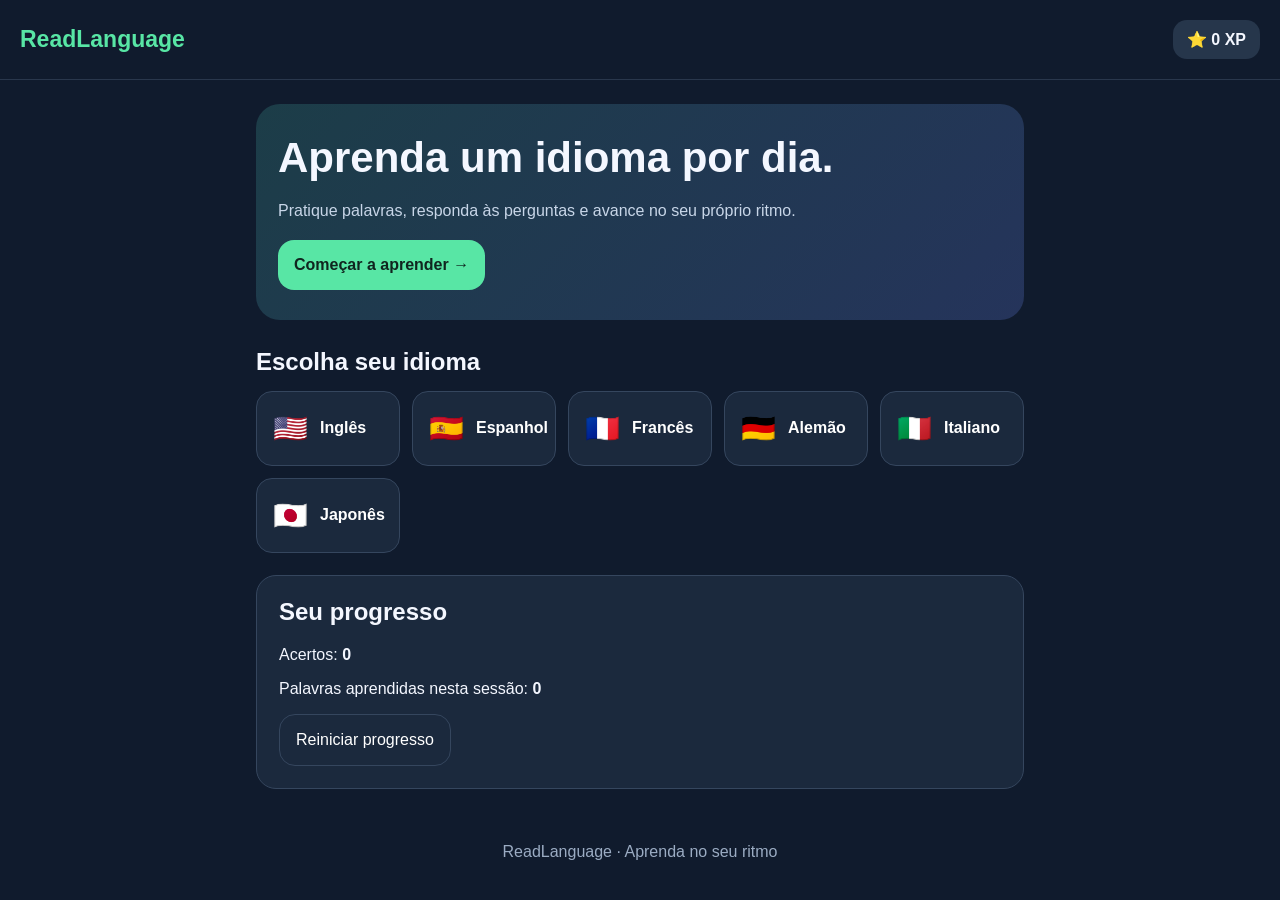
==== Index.html @ 0cfeacd2 "Create Index.html" ====
<!DOCTYPE html>
<html lang="pt-BR">
<head>
  <meta charset="UTF-8">
  <meta name="viewport" content="width=device-width, initial-scale=1.0">
  <meta name="theme-color" content="#101b2d">
  <meta name="description" content="ReadLanguage — aprenda idiomas de forma interativa.">
  <title>ReadLanguage</title>

  <style>
    * {
      box-sizing: border-box;
    }

    body {
      margin: 0;
      min-height: 100vh;
      background: #101b2d;
      color: #f4f7ff;
      font-family: Arial, sans-serif;
    }

    header {
      padding: 20px;
      display: flex;
      justify-content: space-between;
      align-items: center;
      border-bottom: 1px solid #29374c;
    }

    .logo {
      font-size: 23px;
      font-weight: 800;
      color: #58e6a5;
    }

    .xp {
      background: #26364b;
      padding: 10px 14px;
      border-radius: 14px;
      font-weight: bold;
    }

    main {
      max-width: 800px;
      padding: 24px 16px;
      margin: auto;
    }

    .hero {
      padding: 30px 22px;
      border-radius: 24px;
      background: linear-gradient(135deg, #1c3d48, #25345b);
      margin-bottom: 25px;
    }

    .hero h1 {
      font-size: clamp(28px, 7vw, 42px);
      margin: 0 0 12px;
    }

    .hero p {
      color: #c8d6e8;
      line-height: 1.6;
    }

    .section-title {
      margin: 28px 0 15px;
    }

    .languages {
      display: grid;
      grid-template-columns: repeat(auto-fit, minmax(140px, 1fr));
      gap: 12px;
    }

    button, .button {
      font: inherit;
      cursor: pointer;
      border: 1px solid #35465e;
      border-radius: 16px;
      padding: 16px;
      background: #1b293d;
      color: white;
      text-align: left;
    }

    button:hover {
      border-color: #58e6a5;
    }

    .language {
      display: flex;
      align-items: center;
      gap: 12px;
      min-height: 75px;
      font-weight: bold;
    }

    .flag {
      font-size: 28px;
    }

    .primary {
      background: #58e6a5;
      color: #10251f;
      border: none;
      font-weight: bold;
      text-align: center;
    }

    .lesson {
      margin-top: 22px;
      padding: 22px;
      background: #1b293d;
      border: 1px solid #35465e;
      border-radius: 20px;
    }

    .lesson h2 {
      margin-top: 0;
    }

    .question {
      font-size: 24px;
      font-weight: bold;
      margin: 24px 0;
    }

    .answers {
      display: grid;
      gap: 10px;
    }

    .answer {
      width: 100%;
    }

    .answer.correct {
      background: #174b3c;
      border-color: #58e6a5;
    }

    .answer.wrong {
      background: #512d39;
      border-color: #ff8495;
    }

    .feedback {
      min-height: 26px;
      margin: 16px 0;
      font-weight: bold;
    }

    .progress {
      height: 8px;
      background: #35465e;
      border-radius: 99px;
      overflow: hidden;
      margin: 16px 0;
    }

    .progress-bar {
      width: 0;
      height: 100%;
      background: #58e6a5;
      transition: width .3s;
    }

    .hidden {
      display: none;
    }

    footer {
      text-align: center;
      color: #9bacc3;
      padding: 30px 16px;
    }

    @media (prefers-reduced-motion: reduce) {
      *, *::before, *::after {
        scroll-behavior: auto !important;
        transition: none !important;
      }
    }
  </style>
</head>

<body>
  <header>
    <div class="logo">ReadLanguage</div>
    <div class="xp">⭐ <span id="xp">0</span> XP</div>
  </header>

  <main>
    <section class="hero">
      <h1>Aprenda um idioma por dia.</h1>
      <p>
        Pratique palavras, responda às perguntas e avance
        no seu próprio ritmo.
      </p>
      <button class="primary" id="startButton">
        Começar a aprender →
      </button>
    </section>

    <h2 class="section-title">Escolha seu idioma</h2>

    <section class="languages" id="languages">
      <button class="language" data-language="en">
        <span class="flag">🇺🇸</span> Inglês
      </button>
      <button class="language" data-language="es">
        <span class="flag">🇪🇸</span> Espanhol
      </button>
      <button class="language" data-language="fr">
        <span class="flag">🇫🇷</span> Francês
      </button>
      <button class="language" data-language="de">
        <span class="flag">🇩🇪</span> Alemão
      </button>
      <button class="language" data-language="it">
        <span class="flag">🇮🇹</span> Italiano
      </button>
      <button class="language" data-language="ja">
        <span class="flag">🇯🇵</span> Japonês
      </button>
    </section>

    <section class="lesson hidden" id="lesson">
      <div id="lessonLanguage">Curso de inglês</div>
      <div class="progress">
        <div class="progress-bar" id="progressBar"></div>
      </div>

      <h2>Traduza a palavra</h2>
      <div class="question" id="question">Hello</div>
      <div class="answers" id="answers"></div>
      <div class="feedback" id="feedback" aria-live="polite"></div>

      <button class="primary hidden" id="nextButton">
        Próxima pergunta →
      </button>
      <button id="exitButton">Voltar aos idiomas</button>
    </section>

    <section class="lesson">
      <h2>Seu progresso</h2>
      <p>Acertos: <strong id="correctCount">0</strong></p>
      <p>Palavras aprendidas nesta sessão: <strong id="learnedCount">0</strong></p>
      <button id="resetButton">Reiniciar progresso</button>
    </section>
  </main>

  <footer>
    ReadLanguage · Aprenda no seu ritmo
  </footer>

  <script src="animation.js"></script>

  <script>
    const courses = {
      en: {
        name: "Inglês",
        questions: [
          { word: "Hello", correct: "Olá", options: ["Olá", "Adeus", "Obrigado", "Por favor"] },
          { word: "Water", correct: "Água", options: ["Leite", "Água", "Pão", "Casa"] },
          { word: "Thank you", correct: "Obrigado(a)", options: ["Desculpe", "Bom dia", "Obrigado(a)", "Boa noite"] },
          { word: "Book", correct: "Livro", options: ["Caneta", "Mesa", "Livro", "Janela"] },
          { word: "Good morning", correct: "Bom dia", options: ["Boa noite", "Bom dia", "Até logo", "Por favor"] }
        ]
      },
      es: {
        name: "Espanhol",
        questions: [
          { word: "Hola", correct: "Olá", options: ["Adeus", "Olá", "Obrigado", "Água"] },
          { word: "Agua", correct: "Água", options: ["Casa", "Livro", "Água", "Pão"] },
          { word: "Gracias", correct: "Obrigado(a)", options: ["Obrigado(a)", "Desculpe", "Olá", "Sim"] },
          { word: "Libro", correct: "Livro", options: ["Livro", "Mesa", "Janela", "Cadeira"] },
          { word: "Buenos días", correct: "Bom dia", options: ["Boa noite", "Até logo", "Bom dia", "Por favor"] }
        ]
      },
      fr: {
        name: "Francês",
        questions: [
          { word: "Bonjour", correct: "Bom dia", options: ["Obrigado", "Adeus", "Bom dia", "Água"] },
          { word: "Eau", correct: "Água", options: ["Água", "Pão", "Casa", "Livro"] },
          { word: "Merci", correct: "Obrigado(a)", options: ["Olá", "Obrigado(a)", "Desculpe", "Sim"] },
          { word: "Livre", correct: "Livro", options: ["Mesa", "Livro", "Janela", "Cadeira"] },
          { word: "Au revoir", correct: "Adeus", options: ["Bom dia", "Obrigado", "Adeus", "Por favor"] }
        ]
      },
      de: {
        name: "Alemão",
        questions: [
          { word: "Hallo", correct: "Olá", options: ["Adeus", "Olá", "Água", "Livro"] },
          { word: "Wasser", correct: "Água", options: ["Água", "Pão", "Casa", "Mesa"] },
          { word: "Danke", correct: "Obrigado(a)", options: ["Bom dia", "Obrigado(a)", "Até logo", "Desculpe"] },
          { word: "Buch", correct: "Livro", options: ["Caneta", "Cadeira", "Livro", "Janela"] },
          { word: "Tschüss", correct: "Tchau", options: ["Bom dia", "Tchau", "Obrigado", "Água"] }
        ]
      },
      it: {
        name: "Italiano",
        questions: [
          { word: "Ciao", correct: "Olá", options: ["Obrigado", "Olá", "Água", "Livro"] },
          { word: "Acqua", correct: "Água", options: ["Casa", "Água", "Pão", "Mesa"] },
          { word: "Grazie", correct: "Obrigado(a)", options: ["Adeus", "Olá", "Obrigado(a)", "Desculpe"] },
          { word: "Libro", correct: "Livro", options: ["Livro", "Janela", "Cadeira", "Caneta"] },
          { word: "Arrivederci", correct: "Até logo", options: ["Bom dia", "Obrigado", "Até logo", "Água"] }
        ]
      },
      ja: {
        name: "Japonês",
        questions: [
          { word: "こんにちは", correct: "Olá", options: ["Adeus", "Olá", "Obrigado", "Água"] },
          { word: "水 (みず)", correct: "Água", options: ["Livro", "Casa", "Água", "Pão"] },
          { word: "ありがとう", correct: "Obrigado(a)", options: ["Obrigado(a)", "Bom dia", "Adeus", "Por favor"] },
          { word: "本 (ほん)", correct: "Livro", options: ["Mesa", "Livro", "Janela", "Cadeira"] },
          { word: "さようなら", correct: "Adeus", options: ["Olá", "Água", "Adeus", "Obrigado"] }
        ]
      }
    };

    const $ = id => document.getElementById(id);

    let language = "en";
    let questionIndex = 0;
    let correct = 0;
    let answered = false;
    let xp = Number(localStorage.getItem("rl-xp") || 0);
    let learned = Number(localStorage.getItem("rl-learned") || 0);
    let totalCorrect = Number(localStorage.getItem("rl-correct") || 0);

    function updateStats() {
      $("xp").textContent = xp;
      $("correctCount").textContent = totalCorrect;
      $("learnedCount").textContent = learned;
    }

    function saveStats() {
      localStorage.setItem("rl-xp", xp);
      localStorage.setItem("rl-learned", learned);
      localStorage.setItem("rl-correct", totalCorrect);
      updateStats();
    }

    function startCourse(code = language) {
      language = code;
      questionIndex = 0;
      correct = 0;
      $("lesson").classList.remove("hidden");
      $("lessonLanguage").textContent = "Curso de " + courses[language].name;
      $("lesson").scrollIntoView({ behavior: "smooth", block: "start" });
      renderQuestion();
    }

    function renderQuestion() {
      answered = false;
      const list = courses[language].questions;
      const q = list[questionIndex];

      $("question").textContent = q.word;
      $("feedback").textContent = "";
      $("nextButton").classList.add("hidden");
      $("progressBar").style.width = (questionIndex / list.length * 100) + "%";
      $("answers").replaceChildren();

      [...q.options].sort(() => Math.random() - 0.5).forEach(option => {
        const button = document.createElement("button");
        button.className = "answer";
        button.textContent = option;
        button.addEventListener("click", () => chooseAnswer(button, option, q.correct));
        $("answers").appendChild(button);
      });
    }

    function chooseAnswer(button, option, answer) {
      if (answered) return;
      answered = true;

      document.querySelectorAll(".answer").forEach(el => {
        el.disabled = true;
        if (el.textContent === answer) el.classList.add("correct");
      });

      if (option === answer) {
        correct++;
        xp += 10;
        learned++;
        totalCorrect++;
        $("feedback").textContent = "Muito bem! +10 XP";
      } else {
        button.classList.add("wrong");
        $("feedback").textContent = "Quase! Resposta: " + answer;
      }

      saveStats();
      $("progressBar").style.width =
        ((questionIndex + 1) / courses[language].questions.length * 100) + "%";
      $("nextButton").classList.remove("hidden");
      $("nextButton").textContent =
        questionIndex === courses[language].questions.length - 1
          ? "Concluir lição ✓"
          : "Próxima pergunta →";
    }

    $("startButton").addEventListener("click", () => startCourse());

    $("languages").addEventListener("click", event => {
      const button = event.target.closest("[data-language]");
      if (button) startCourse(button.dataset.language);
    });

    $("nextButton").addEventListener("click", () => {
      if (questionIndex < courses[language].questions.length - 1) {
        questionIndex++;
        renderQuestion();
      } else {
        $("question").textContent = "Lição concluída!";
        $("answers").replaceChildren();
        $("feedback").textContent =
          `Você acertou ${correct} de ${courses[language].questions.length} perguntas.`;
        $("progressBar").style.width = "100%";
        $("nextButton").classList.add("hidden");
      }
    });

    $("exitButton").addEventListener("click", () => {
      $("lesson").classList.add("hidden");
      $("languages").scrollIntoView({ behavior: "smooth" });
    });

    $("resetButton").addEventListener("click", () => {
      if (!confirm("Apagar o XP e as estatísticas salvas neste aparelho?")) return;
      xp = 0;
      learned = 0;
      totalCorrect = 0;
      saveStats();
    });

    updateStats();
  </script>
</body>
        </html>
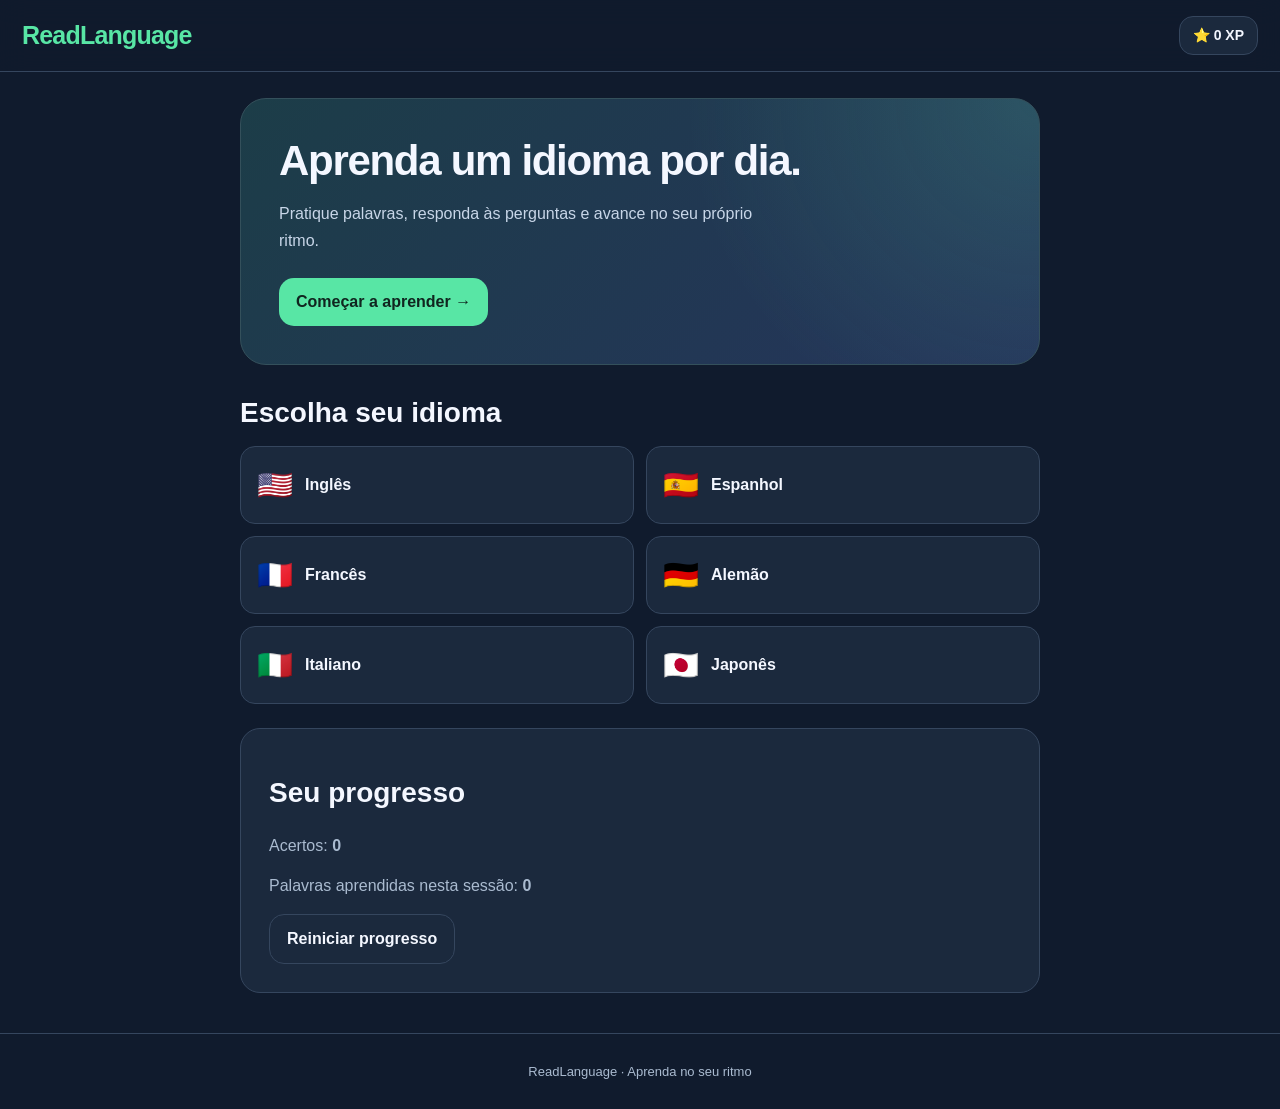
==== commit 2a9fb4e0: "Update Index.html" ====
--- a/Index.html
+++ b/Index.html
@@ -185,6 +185,7 @@
       }
     }
   </style>
+  <link rel="stylesheet" href="style.css">
 </head>
 
 <body>
--- a/style.css
+++ b/style.css
@@ -0,0 +1,368 @@
+
+/* ========================================
+   ReadLanguage — estilo principal
+   ======================================== */
+
+:root {
+  --bg: #101b2d;
+  --surface: #1b293d;
+  --surface-hover: #25364d;
+  --border: #35465e;
+  --green: #58e6a5;
+  --green-dark: #174b3c;
+  --text: #f4f7ff;
+  --muted: #aabbd0;
+  --red: #ff8495;
+  --radius: 20px;
+}
+
+* {
+  box-sizing: border-box;
+}
+
+html {
+  scroll-behavior: smooth;
+}
+
+body {
+  margin: 0;
+  min-height: 100vh;
+  background: var(--bg);
+  color: var(--text);
+  font-family: Inter, Arial, sans-serif;
+  line-height: 1.5;
+  -webkit-font-smoothing: antialiased;
+}
+
+button,
+input,
+select,
+textarea {
+  font: inherit;
+}
+
+button {
+  cursor: pointer;
+  color: var(--text);
+}
+
+button:focus-visible,
+input:focus-visible,
+select:focus-visible {
+  outline: 3px solid var(--green);
+  outline-offset: 3px;
+}
+
+/* Cabeçalho */
+
+header {
+  position: sticky;
+  top: 0;
+  z-index: 100;
+  display: flex;
+  align-items: center;
+  justify-content: space-between;
+  gap: 12px;
+  padding: 16px 22px;
+  background: rgba(16, 27, 45, 0.94);
+  border-bottom: 1px solid var(--border);
+  backdrop-filter: blur(14px);
+}
+
+.logo {
+  color: var(--green);
+  font-size: clamp(19px, 5vw, 25px);
+  font-weight: 900;
+  letter-spacing: -0.8px;
+}
+
+.xp {
+  padding: 8px 13px;
+  border: 1px solid var(--border);
+  border-radius: 14px;
+  background: var(--surface);
+  font-size: 14px;
+  font-weight: 800;
+  white-space: nowrap;
+}
+
+/* Conteúdo principal */
+
+main {
+  width: min(100% - 32px, 850px);
+  margin: 0 auto;
+  padding: 26px 0 40px;
+}
+
+h1,
+h2,
+h3,
+p {
+  overflow-wrap: anywhere;
+}
+
+h1 {
+  font-size: clamp(29px, 7vw, 45px);
+  line-height: 1.12;
+  letter-spacing: -1.3px;
+}
+
+h2 {
+  font-size: clamp(21px, 5vw, 28px);
+  line-height: 1.25;
+}
+
+p {
+  color: var(--muted);
+}
+
+.section-title {
+  margin: 30px 0 16px;
+}
+
+/* Banner inicial */
+
+.hero {
+  position: relative;
+  overflow: hidden;
+  padding: clamp(23px, 6vw, 38px);
+  border: 1px solid #34505b;
+  border-radius: 26px;
+  background:
+    radial-gradient(
+      circle at 100% 0%,
+      rgba(88, 230, 165, 0.17),
+      transparent 42%
+    ),
+    linear-gradient(135deg, #1c3d48, #25345b);
+}
+
+.hero h1 {
+  max-width: 570px;
+  margin: 0 0 14px;
+}
+
+.hero p {
+  max-width: 500px;
+  margin-bottom: 24px;
+  line-height: 1.7;
+}
+
+/* Botões */
+
+button,
+.button {
+  position: relative;
+  overflow: hidden;
+  min-height: 46px;
+  padding: 12px 17px;
+  border: 1px solid var(--border);
+  border-radius: 15px;
+  background: var(--surface);
+  color: var(--text);
+  text-align: center;
+  font-weight: 700;
+  transition:
+    background 0.2s ease,
+    border-color 0.2s ease,
+    transform 0.15s ease,
+    filter 0.2s ease;
+  -webkit-tap-highlight-color: transparent;
+}
+
+button:hover,
+.button:hover {
+  border-color: var(--green);
+  background-color: var(--surface-hover);
+}
+
+button:active,
+.button:active {
+  transform: scale(0.97);
+}
+
+button:disabled {
+  cursor: not-allowed;
+  opacity: 0.65;
+}
+
+.primary {
+  border-color: transparent;
+  background: var(--green);
+  color: #10251f;
+  font-weight: 900;
+}
+
+.primary:hover {
+  border-color: transparent;
+  background: #76f0b8;
+  color: #10251f;
+}
+
+/* Cartões de idiomas */
+
+.languages {
+  display: grid;
+  grid-template-columns: repeat(2, minmax(0, 1fr));
+  gap: 12px;
+}
+
+.language {
+  display: flex;
+  align-items: center;
+  gap: 12px;
+  min-height: 78px;
+  padding: 16px;
+  text-align: left;
+  font-weight: 800;
+}
+
+.language .flag {
+  flex-shrink: 0;
+  font-size: 29px;
+}
+
+/* Área de lições */
+
+.lesson {
+  margin-top: 24px;
+  padding: clamp(18px, 5vw, 28px);
+  border: 1px solid var(--border);
+  border-radius: var(--radius);
+  background: var(--surface);
+  animation: appear 0.3s ease-out;
+}
+
+.lesson h2 {
+  margin-top: 18px;
+}
+
+.question {
+  margin: 24px 0;
+  font-size: clamp(25px, 7vw, 34px);
+  font-weight: 900;
+  text-align: center;
+  overflow-wrap: anywhere;
+}
+
+.answers {
+  display: grid;
+  gap: 11px;
+}
+
+.answer {
+  width: 100%;
+  min-height: 56px;
+  text-align: left;
+  padding: 15px 18px;
+  border-width: 2px;
+}
+
+.answer.correct {
+  background: var(--green-dark);
+  border-color: var(--green);
+}
+
+.answer.wrong {
+  background: #512d39;
+  border-color: var(--red);
+}
+
+.feedback {
+  min-height: 28px;
+  margin: 17px 0;
+  font-weight: 800;
+}
+
+.progress {
+  height: 9px;
+  margin: 16px 0;
+  overflow: hidden;
+  border-radius: 20px;
+  background: #35465e;
+}
+
+.progress-bar {
+  width: 0;
+  height: 100%;
+  border-radius: inherit;
+  background: var(--green);
+  transition: width 0.35s ease;
+}
+
+/* Estado oculto */
+
+.hidden {
+  display: none !important;
+}
+
+/* Rodapé */
+
+footer {
+  padding: 28px 16px;
+  border-top: 1px solid var(--border);
+  color: var(--muted);
+  text-align: center;
+  font-size: 13px;
+}
+
+/* Animações gerais */
+
+@keyframes appear {
+  from {
+    opacity: 0;
+    transform: translateY(9px);
+  }
+
+  to {
+    opacity: 1;
+    transform: translateY(0);
+  }
+}
+
+/* Telas pequenas */
+
+@media (max-width: 380px) {
+  header {
+    padding: 13px;
+  }
+
+  main {
+    width: calc(100% - 22px);
+    padding-top: 16px;
+  }
+
+  .languages {
+    gap: 8px;
+  }
+
+  .language {
+    gap: 8px;
+    padding: 12px;
+    font-size: 14px;
+  }
+
+  .language .flag {
+    font-size: 24px;
+  }
+
+  .xp {
+    padding: 7px 9px;
+  }
+}
+
+/* Acessibilidade: respeita preferência por menos movimento */
+
+@media (prefers-reduced-motion: reduce) {
+  html {
+    scroll-behavior: auto;
+  }
+
+  *,
+  *::before,
+  *::after {
+    animation-duration: 0.01ms !important;
+    animation-iteration-count: 1 !important;
+    transition-duration: 0.01ms !important;
+  }
+  }
